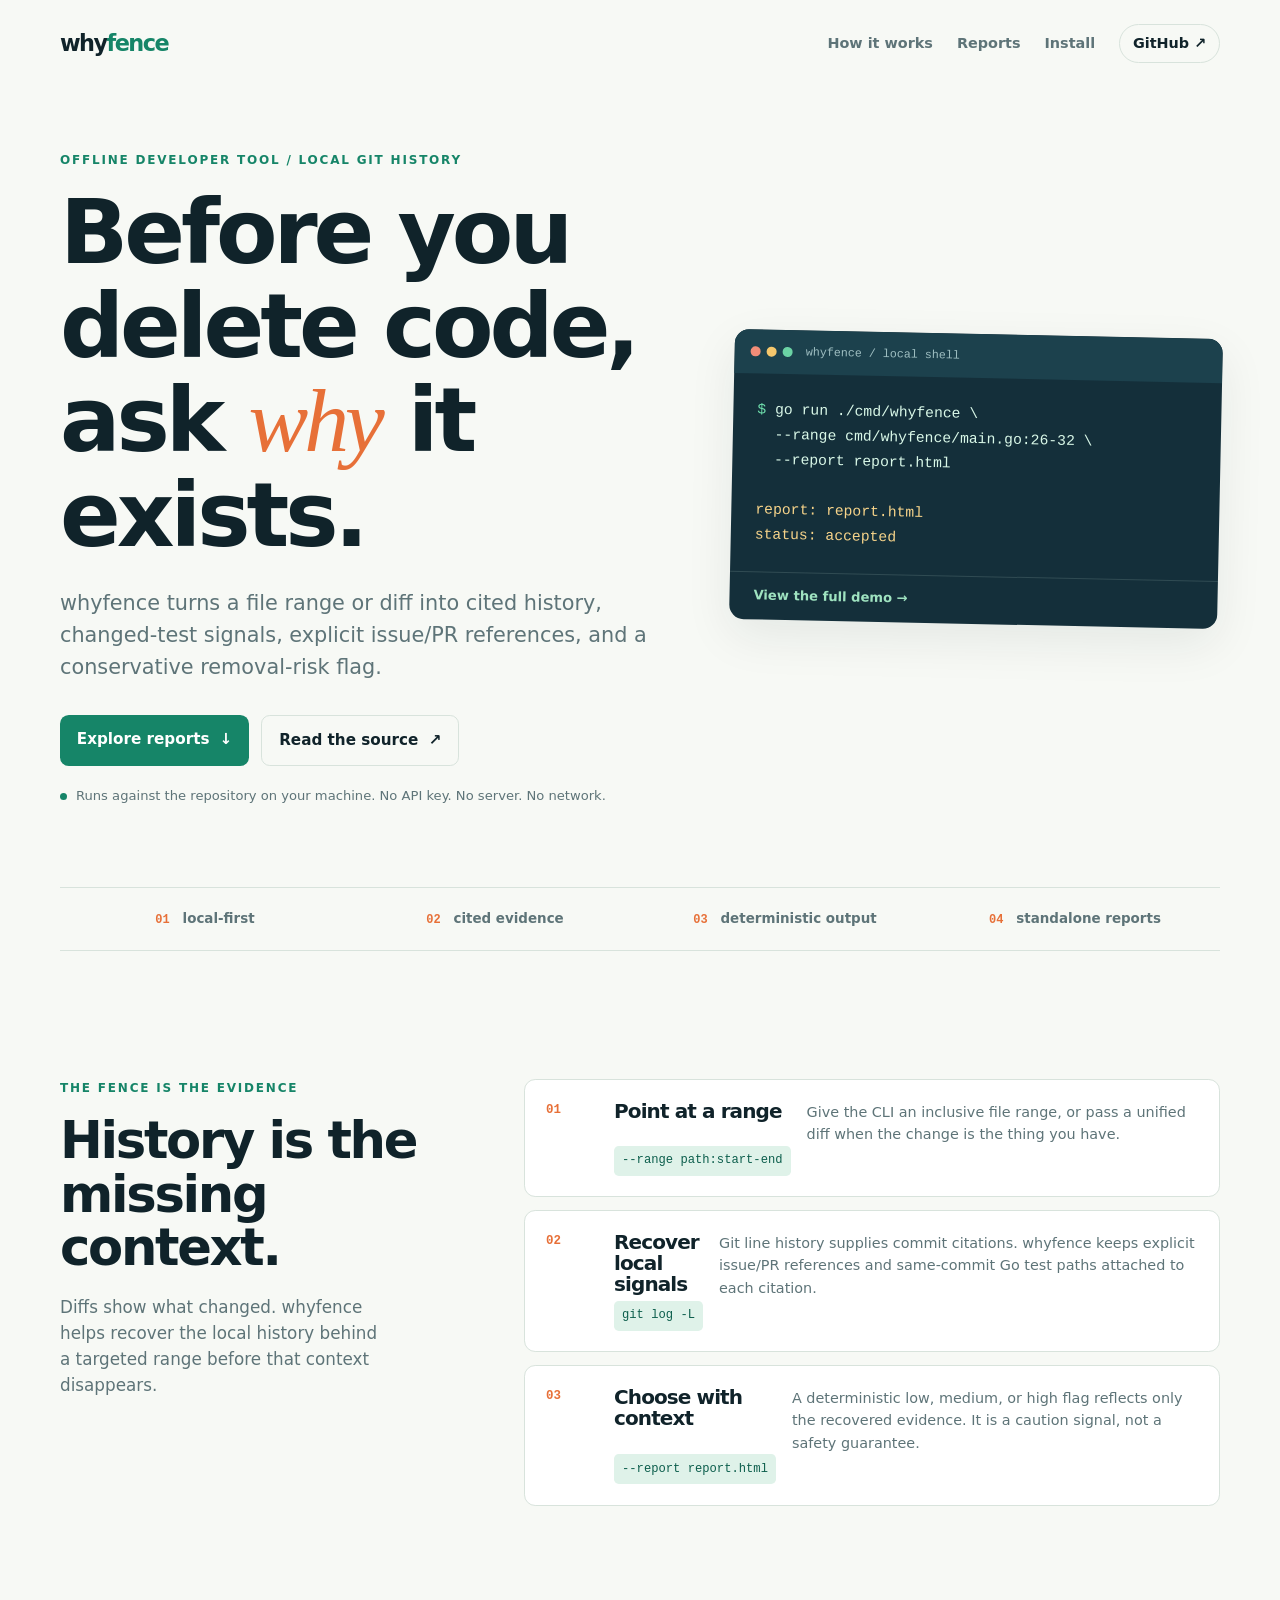
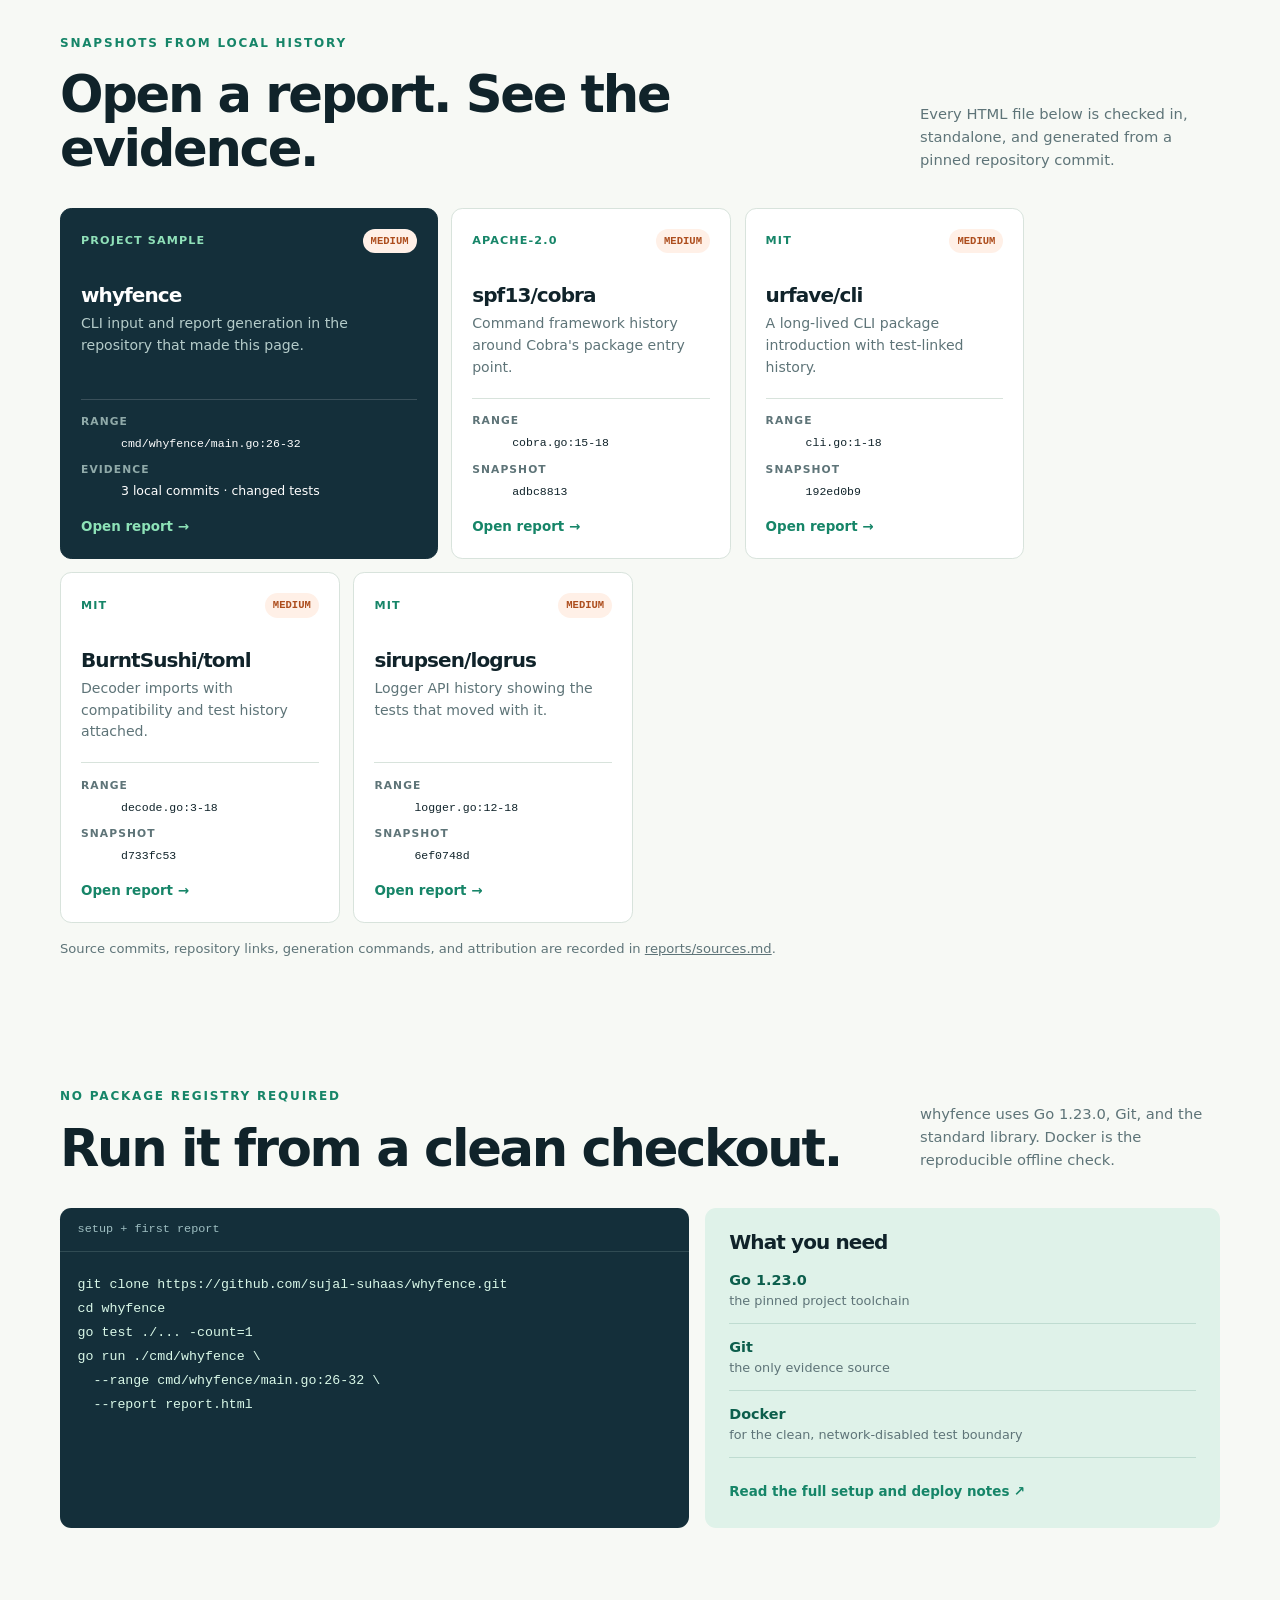
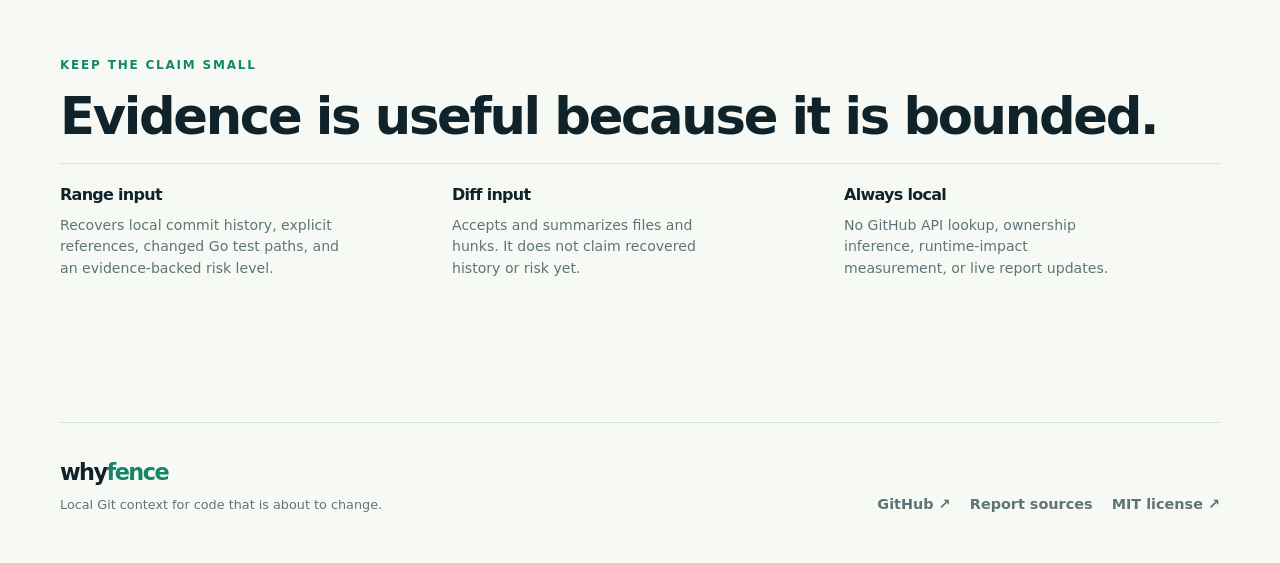
==== site/index.html @ 30dcffb2 "feat: add static GitHub Pages landing page (#20)" ====
<!doctype html>
<html lang="en">
<head>
  <meta charset="utf-8">
  <meta name="viewport" content="width=device-width, initial-scale=1">
  <meta name="description" content="whyfence uses local Git history to explain why code exists before it is deleted or rewritten.">
  <title>whyfence — ask why before you delete</title>
  <link rel="stylesheet" href="styles.css">
</head>
<body>
  <header class="site-header">
    <a class="brand" href="#top" aria-label="whyfence home">why<span>fence</span></a>
    <nav aria-label="Primary navigation">
      <a href="#how-it-works">How it works</a>
      <a href="#reports">Reports</a>
      <a href="#install">Install</a>
      <a class="nav-source" href="https://github.com/sujal-suhaas/whyfence">GitHub <span aria-hidden="true">↗</span></a>
    </nav>
  </header>

  <main id="top">
    <section class="hero" aria-labelledby="hero-title">
      <div class="hero-copy">
        <p class="eyebrow">offline developer tool / local Git history</p>
        <h1 id="hero-title">Before you delete code, ask <em>why</em> it exists.</h1>
        <p class="hero-lede">whyfence turns a file range or diff into cited history, changed-test signals, explicit issue/PR references, and a conservative removal-risk flag.</p>
        <div class="actions">
          <a class="button button-primary" href="#reports">Explore reports <span aria-hidden="true">↓</span></a>
          <a class="button button-quiet" href="https://github.com/sujal-suhaas/whyfence">Read the source <span aria-hidden="true">↗</span></a>
        </div>
        <p class="hero-note"><span class="dot"></span> Runs against the repository on your machine. No API key. No server. No network.</p>
      </div>
      <div class="terminal-card" aria-label="whyfence terminal demo">
        <div class="terminal-top"><span class="terminal-light light-red"></span><span class="terminal-light light-yellow"></span><span class="terminal-light light-green"></span><span class="terminal-title">whyfence / local shell</span></div>
        <pre><code><span class="prompt">$</span> go run ./cmd/whyfence \
  --range cmd/whyfence/main.go:26-32 \
  --report report.html

<span class="output">report: report.html
status: accepted</span></code></pre>
        <a class="terminal-link" href="demo/terminal.txt">View the full demo <span aria-hidden="true">→</span></a>
      </div>
    </section>

    <section class="signal-strip" aria-label="whyfence properties">
      <div><strong>01</strong><span>local-first</span></div>
      <div><strong>02</strong><span>cited evidence</span></div>
      <div><strong>03</strong><span>deterministic output</span></div>
      <div><strong>04</strong><span>standalone reports</span></div>
    </section>

    <section class="section split-section" id="how-it-works" aria-labelledby="how-title">
      <div class="section-intro">
        <p class="eyebrow">The fence is the evidence</p>
        <h2 id="how-title">History is the missing context.</h2>
        <p>Diffs show what changed. whyfence helps recover the local history behind a targeted range before that context disappears.</p>
      </div>
      <div class="steps">
        <article class="step-card">
          <span class="step-number">01</span>
          <h3>Point at a range</h3>
          <p>Give the CLI an inclusive file range, or pass a unified diff when the change is the thing you have.</p>
          <code>--range path:start-end</code>
        </article>
        <article class="step-card">
          <span class="step-number">02</span>
          <h3>Recover local signals</h3>
          <p>Git line history supplies commit citations. whyfence keeps explicit issue/PR references and same-commit Go test paths attached to each citation.</p>
          <code>git log -L</code>
        </article>
        <article class="step-card">
          <span class="step-number">03</span>
          <h3>Choose with context</h3>
          <p>A deterministic low, medium, or high flag reflects only the recovered evidence. It is a caution signal, not a safety guarantee.</p>
          <code>--report report.html</code>
        </article>
      </div>
    </section>

    <section class="section report-section" id="reports" aria-labelledby="reports-title">
      <div class="section-heading">
        <div>
          <p class="eyebrow">Snapshots from local history</p>
          <h2 id="reports-title">Open a report. See the evidence.</h2>
        </div>
        <p class="section-aside">Every HTML file below is checked in, standalone, and generated from a pinned repository commit.</p>
      </div>
      <div class="report-grid">
        <article class="report-card report-card-featured">
          <div class="card-top"><span class="card-label">Project sample</span><span class="risk risk-medium">medium</span></div>
          <h3>whyfence</h3>
          <p>CLI input and report generation in the repository that made this page.</p>
          <dl class="card-meta"><div><dt>range</dt><dd><code>cmd/whyfence/main.go:26-32</code></dd></div><div><dt>evidence</dt><dd>3 local commits · changed tests</dd></div></dl>
          <a class="card-link" href="reports/whyfence.html">Open report <span aria-hidden="true">→</span></a>
        </article>
        <article class="report-card">
          <div class="card-top"><span class="card-label">Apache-2.0</span><span class="risk risk-medium">medium</span></div>
          <h3>spf13/cobra</h3>
          <p>Command framework history around Cobra's package entry point.</p>
          <dl class="card-meta"><div><dt>range</dt><dd><code>cobra.go:15-18</code></dd></div><div><dt>snapshot</dt><dd><code>adbc8813</code></dd></div></dl>
          <a class="card-link" href="reports/cobra.html">Open report <span aria-hidden="true">→</span></a>
        </article>
        <article class="report-card">
          <div class="card-top"><span class="card-label">MIT</span><span class="risk risk-medium">medium</span></div>
          <h3>urfave/cli</h3>
          <p>A long-lived CLI package introduction with test-linked history.</p>
          <dl class="card-meta"><div><dt>range</dt><dd><code>cli.go:1-18</code></dd></div><div><dt>snapshot</dt><dd><code>192ed0b9</code></dd></div></dl>
          <a class="card-link" href="reports/urfave-cli.html">Open report <span aria-hidden="true">→</span></a>
        </article>
        <article class="report-card">
          <div class="card-top"><span class="card-label">MIT</span><span class="risk risk-medium">medium</span></div>
          <h3>BurntSushi/toml</h3>
          <p>Decoder imports with compatibility and test history attached.</p>
          <dl class="card-meta"><div><dt>range</dt><dd><code>decode.go:3-18</code></dd></div><div><dt>snapshot</dt><dd><code>d733fc53</code></dd></div></dl>
          <a class="card-link" href="reports/burntsushi-toml.html">Open report <span aria-hidden="true">→</span></a>
        </article>
        <article class="report-card">
          <div class="card-top"><span class="card-label">MIT</span><span class="risk risk-medium">medium</span></div>
          <h3>sirupsen/logrus</h3>
          <p>Logger API history showing the tests that moved with it.</p>
          <dl class="card-meta"><div><dt>range</dt><dd><code>logger.go:12-18</code></dd></div><div><dt>snapshot</dt><dd><code>6ef0748d</code></dd></div></dl>
          <a class="card-link" href="reports/logrus.html">Open report <span aria-hidden="true">→</span></a>
        </article>
      </div>
      <p class="provenance-note">Source commits, repository links, generation commands, and attribution are recorded in <a href="reports/sources.md">reports/sources.md</a>.</p>
    </section>

    <section class="section install-section" id="install" aria-labelledby="install-title">
      <div class="section-heading">
        <div>
          <p class="eyebrow">No package registry required</p>
          <h2 id="install-title">Run it from a clean checkout.</h2>
        </div>
        <p class="section-aside">whyfence uses Go 1.23.0, Git, and the standard library. Docker is the reproducible offline check.</p>
      </div>
      <div class="install-grid">
        <div class="code-panel">
          <div class="code-panel-title">setup + first report</div>
          <pre><code>git clone https://github.com/sujal-suhaas/whyfence.git
cd whyfence
go test ./... -count=1
go run ./cmd/whyfence \
  --range cmd/whyfence/main.go:26-32 \
  --report report.html</code></pre>
        </div>
        <div class="install-copy">
          <h3>What you need</h3>
          <ul class="check-list">
            <li><strong>Go 1.23.0</strong><span>the pinned project toolchain</span></li>
            <li><strong>Git</strong><span>the only evidence source</span></li>
            <li><strong>Docker</strong><span>for the clean, network-disabled test boundary</span></li>
          </ul>
          <a class="text-link" href="https://github.com/sujal-suhaas/whyfence/blob/main/README.md">Read the full setup and deploy notes <span aria-hidden="true">↗</span></a>
        </div>
      </div>
    </section>

    <section class="section boundary-section" aria-labelledby="boundary-title">
      <p class="eyebrow">Keep the claim small</p>
      <h2 id="boundary-title">Evidence is useful because it is bounded.</h2>
      <div class="boundary-grid">
        <div><h3>Range input</h3><p>Recovers local commit history, explicit references, changed Go test paths, and an evidence-backed risk level.</p></div>
        <div><h3>Diff input</h3><p>Accepts and summarizes files and hunks. It does not claim recovered history or risk yet.</p></div>
        <div><h3>Always local</h3><p>No GitHub API lookup, ownership inference, runtime-impact measurement, or live report updates.</p></div>
      </div>
    </section>
  </main>

  <footer class="site-footer">
    <div><a class="brand" href="#top">why<span>fence</span></a><p>Local Git context for code that is about to change.</p></div>
    <div class="footer-links"><a href="https://github.com/sujal-suhaas/whyfence">GitHub <span aria-hidden="true">↗</span></a><a href="reports/sources.md">Report sources</a><a href="https://github.com/sujal-suhaas/whyfence/blob/main/LICENSE">MIT license <span aria-hidden="true">↗</span></a></div>
  </footer>
</body>
</html>
---- site/styles.css ----
:root {
  --ink: #10232a;
  --muted: #5e7478;
  --paper: #f7f9f5;
  --panel: #ffffff;
  --line: #d8e3dc;
  --green: #168568;
  --green-dark: #0c5e4c;
  --mint: #dff2e9;
  --orange: #e77038;
  --orange-soft: #fff0e7;
  --navy: #142f3a;
  --shadow: 0 1rem 3rem rgba(16, 35, 42, 0.08);
  color: var(--ink);
  background: var(--paper);
  font-family: Inter, ui-sans-serif, system-ui, -apple-system, BlinkMacSystemFont, "Segoe UI", sans-serif;
  font-synthesis: none;
  line-height: 1.55;
}

* { box-sizing: border-box; }

html { scroll-behavior: smooth; }

body { margin: 0; min-width: 320px; }

a { color: inherit; }

a:focus-visible, button:focus-visible { outline: 3px solid var(--orange); outline-offset: 4px; }

.site-header, main, .site-footer { width: min(1160px, calc(100% - 3rem)); margin: 0 auto; }

.site-header { align-items: center; display: flex; justify-content: space-between; padding: 1.5rem 0; }

.brand { color: var(--ink); font-size: 1.4rem; font-weight: 850; letter-spacing: -0.07em; text-decoration: none; }

.brand span { color: var(--green); }

nav { align-items: center; display: flex; gap: 1.5rem; }

nav a, .footer-links a { color: var(--muted); font-size: 0.9rem; font-weight: 650; text-decoration: none; }

nav a:hover, .footer-links a:hover, .text-link:hover, .card-link:hover { color: var(--green-dark); }

.nav-source { border: 1px solid var(--line); border-radius: 999px; color: var(--ink); padding: 0.45rem 0.8rem; }

.hero { align-items: center; display: grid; gap: clamp(2rem, 6vw, 5rem); grid-template-columns: minmax(0, 1fr) minmax(320px, 0.82fr); min-height: 620px; padding: 4rem 0 5rem; }

.eyebrow { color: var(--green); font-size: 0.75rem; font-weight: 800; letter-spacing: 0.15em; margin: 0 0 1rem; text-transform: uppercase; }

h1, h2, h3, p { margin-top: 0; }

h1, h2, h3 { letter-spacing: -0.045em; line-height: 1.05; }

h1 { font-size: clamp(3.2rem, 7vw, 6.4rem); margin-bottom: 1.5rem; max-width: 750px; }

h1 em { color: var(--orange); font-family: Georgia, "Times New Roman", serif; font-weight: 500; }

h2 { font-size: clamp(2.1rem, 4vw, 3.7rem); margin-bottom: 1.2rem; }

h3 { font-size: 1.25rem; margin-bottom: 0.7rem; }

.hero-lede { color: var(--muted); font-size: clamp(1.1rem, 2vw, 1.3rem); max-width: 650px; }

.actions { display: flex; flex-wrap: wrap; gap: 0.75rem; margin: 2rem 0 1.25rem; }

.button { border-radius: 0.55rem; display: inline-flex; font-size: 0.95rem; font-weight: 750; gap: 0.65rem; padding: 0.8rem 1.05rem; text-decoration: none; }

.button-primary { background: var(--green); color: #fff; }

.button-primary:hover { background: var(--green-dark); }

.button-quiet { border: 1px solid var(--line); color: var(--ink); }

.button-quiet:hover { border-color: var(--green); color: var(--green-dark); }

.hero-note { align-items: center; color: var(--muted); display: flex; font-size: 0.82rem; gap: 0.55rem; margin-bottom: 0; }

.dot { background: var(--green); border-radius: 50%; display: inline-block; height: 0.45rem; width: 0.45rem; }

.terminal-card { background: var(--navy); border-radius: 0.9rem; box-shadow: var(--shadow); color: #d9f8e8; overflow: hidden; transform: rotate(1.2deg); }

.terminal-top { align-items: center; background: #1c414d; display: flex; gap: 0.4rem; padding: 0.8rem 1rem; }

.terminal-light { border-radius: 50%; height: 0.6rem; width: 0.6rem; }

.light-red { background: #f28d78; }
.light-yellow { background: #f5c76c; }
.light-green { background: #6bd2a4; }

.terminal-title { color: #9fbfc2; font-family: ui-monospace, SFMono-Regular, Menlo, monospace; font-size: 0.73rem; margin-left: 0.45rem; }

.terminal-card pre { font-size: clamp(0.72rem, 1.4vw, 0.92rem); line-height: 1.7; margin: 0; overflow-x: auto; padding: 1.5rem; }

.terminal-card code, .code-panel code { font-family: ui-monospace, SFMono-Regular, Menlo, Consolas, monospace; }

.prompt { color: #6fe0ad; }

.output { color: #f7d48a; }

.terminal-link { border-top: 1px solid rgba(217, 248, 232, 0.14); color: #9fe3c0; display: block; font-size: 0.82rem; font-weight: 700; padding: 0.85rem 1.5rem; text-decoration: none; }

.terminal-link:hover { background: rgba(255, 255, 255, 0.05); }

.signal-strip { border-bottom: 1px solid var(--line); border-top: 1px solid var(--line); display: grid; grid-template-columns: repeat(4, 1fr); padding: 1.3rem 0; }

.signal-strip div { align-items: baseline; display: flex; gap: 0.8rem; justify-content: center; }

.signal-strip strong { color: var(--orange); font-family: ui-monospace, SFMono-Regular, Menlo, monospace; font-size: 0.75rem; }

.signal-strip span { color: var(--muted); font-size: 0.84rem; font-weight: 750; }

.section { padding: 8rem 0 0; }

.split-section { display: grid; gap: clamp(2.5rem, 7vw, 7rem); grid-template-columns: minmax(220px, 0.7fr) minmax(0, 1.3fr); }

.section-intro p:not(.eyebrow) { color: var(--muted); font-size: 1.05rem; max-width: 330px; }

.steps { display: grid; gap: 0.8rem; }

.step-card { background: var(--panel); border: 1px solid var(--line); border-radius: 0.7rem; display: grid; grid-template-columns: 3.25rem 1fr auto; gap: 0 1rem; padding: 1.3rem; }

.step-number { color: var(--orange); font-family: ui-monospace, SFMono-Regular, Menlo, monospace; font-size: 0.78rem; font-weight: 800; grid-row: span 2; }

.step-card h3 { margin-bottom: 0.35rem; }

.step-card p { color: var(--muted); font-size: 0.9rem; margin-bottom: 0; }

.step-card code { align-self: center; background: var(--mint); border-radius: 0.3rem; color: var(--green-dark); font-size: 0.76rem; padding: 0.35rem 0.5rem; white-space: nowrap; }

.section-heading { align-items: end; display: flex; gap: 2rem; justify-content: space-between; margin-bottom: 2rem; }

.section-heading h2 { margin-bottom: 0; }

.section-aside { color: var(--muted); font-size: 0.92rem; margin-bottom: 0.25rem; max-width: 300px; }

.report-grid { display: grid; gap: 0.85rem; grid-template-columns: repeat(12, 1fr); }

.report-card { background: var(--panel); border: 1px solid var(--line); border-radius: 0.7rem; display: flex; flex-direction: column; grid-column: span 3; min-height: 305px; padding: 1.25rem; }

.report-card-featured { background: var(--navy); border-color: var(--navy); color: #fff; grid-column: span 4; }

.card-top { align-items: center; display: flex; justify-content: space-between; margin-bottom: 2rem; }

.card-label { color: var(--green); font-size: 0.7rem; font-weight: 800; letter-spacing: 0.1em; text-transform: uppercase; }

.report-card-featured .card-label { color: #90e1b9; }

.risk { border-radius: 999px; font-family: ui-monospace, SFMono-Regular, Menlo, monospace; font-size: 0.66rem; font-weight: 800; padding: 0.25rem 0.5rem; text-transform: uppercase; }

.risk-medium { background: var(--orange-soft); color: #ad4d1d; }

.report-card h3 { margin-bottom: 0.45rem; }

.report-card p { color: var(--muted); font-size: 0.88rem; margin-bottom: 1.2rem; }

.report-card-featured p { color: #b5ccca; }

.card-meta { border-top: 1px solid var(--line); display: grid; gap: 0.6rem; margin: auto 0 1rem; padding-top: 0.9rem; }

.report-card-featured .card-meta { border-color: rgba(255, 255, 255, 0.16); }

.card-meta div { display: flex; flex-direction: column; gap: 0.15rem; }

.card-meta dt { color: var(--muted); font-size: 0.67rem; font-weight: 800; letter-spacing: 0.1em; text-transform: uppercase; }

.report-card-featured .card-meta dt { color: #90aaa9; }

.card-meta dd { font-size: 0.78rem; overflow-wrap: anywhere; }

.card-meta code { font-family: ui-monospace, SFMono-Regular, Menlo, monospace; font-size: 0.72rem; }

.card-link, .text-link { color: var(--green); font-size: 0.84rem; font-weight: 800; text-decoration: none; }

.report-card-featured .card-link { color: #8de2b7; }

.provenance-note { color: var(--muted); font-size: 0.82rem; margin: 1rem 0 0; }

.install-section { padding-top: 8rem; }

.install-grid { align-items: stretch; display: grid; gap: 1rem; grid-template-columns: minmax(0, 1.1fr) minmax(260px, 0.9fr); }

.code-panel { background: var(--navy); border-radius: 0.7rem; color: #d9f8e8; overflow: hidden; }

.code-panel-title { border-bottom: 1px solid rgba(217, 248, 232, 0.14); color: #9fbfc2; font-family: ui-monospace, SFMono-Regular, Menlo, monospace; font-size: 0.74rem; padding: 0.8rem 1.1rem; }

.code-panel pre { font-size: 0.83rem; line-height: 1.8; margin: 0; overflow-x: auto; padding: 1.3rem 1.1rem; }

.install-copy { background: var(--mint); border-radius: 0.7rem; padding: 1.5rem; }

.install-copy h3 { margin-bottom: 1rem; }

.check-list { list-style: none; margin: 0 0 1.3rem; padding: 0; }

.check-list li { border-bottom: 1px solid rgba(12, 94, 76, 0.15); display: flex; flex-direction: column; padding: 0.75rem 0; }

.check-list li:first-child { padding-top: 0; }

.check-list strong { color: var(--green-dark); font-size: 0.9rem; }

.check-list span { color: var(--muted); font-size: 0.8rem; }

.boundary-section { padding-bottom: 8rem; }

.boundary-grid { border-top: 1px solid var(--line); display: grid; gap: 1rem; grid-template-columns: repeat(3, 1fr); padding-top: 1.4rem; }

.boundary-grid h3 { font-size: 1rem; }

.boundary-grid p { color: var(--muted); font-size: 0.88rem; max-width: 290px; }

.site-footer { align-items: end; border-top: 1px solid var(--line); display: flex; justify-content: space-between; padding: 2rem 0 3rem; }

.site-footer p { color: var(--muted); font-size: 0.8rem; margin: 0.35rem 0 0; }

.footer-links { display: flex; flex-wrap: wrap; gap: 1.2rem; }

@media (max-width: 880px) {
  .hero, .split-section { grid-template-columns: 1fr; }
  .hero { min-height: auto; padding-top: 3rem; }
  .terminal-card { max-width: 620px; transform: none; }
  .report-card, .report-card-featured { grid-column: span 6; }
}

@media (max-width: 620px) {
  .site-header, main, .site-footer { width: min(100% - 2rem, 1160px); }
  .site-header { align-items: flex-start; gap: 1rem; }
  nav { align-items: flex-end; flex-direction: column; gap: 0.35rem; }
  nav a:not(.nav-source) { display: none; }
  h1 { font-size: clamp(2.9rem, 14vw, 4.6rem); }
  .signal-strip { gap: 1rem; grid-template-columns: repeat(2, 1fr); }
  .signal-strip div { justify-content: flex-start; }
  .section { padding-top: 5rem; }
  .step-card { grid-template-columns: 2.3rem 1fr; }
  .step-card code { grid-column: 2; justify-self: start; margin-top: 0.8rem; }
  .section-heading, .site-footer { align-items: flex-start; flex-direction: column; }
  .report-card, .report-card-featured { grid-column: span 12; }
  .install-grid, .boundary-grid { grid-template-columns: 1fr; }
  .boundary-section { padding-bottom: 5rem; }
}
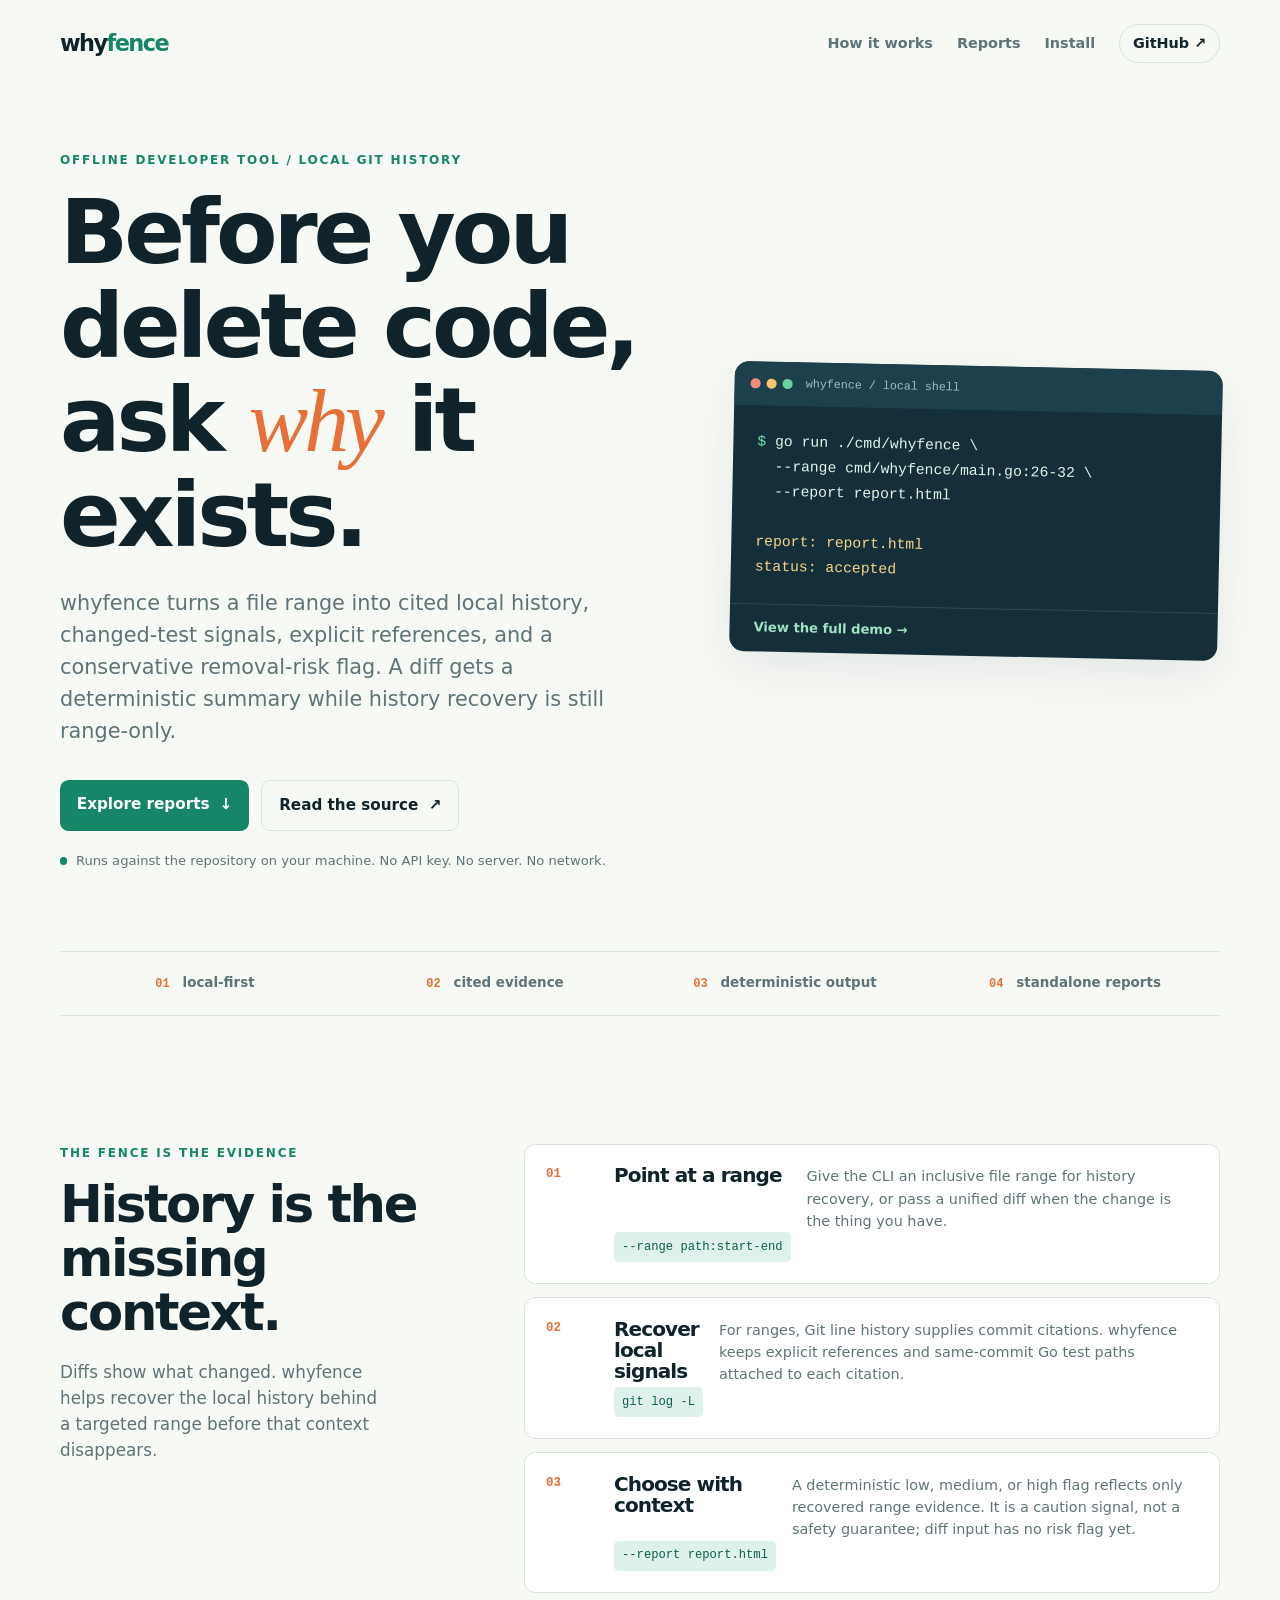
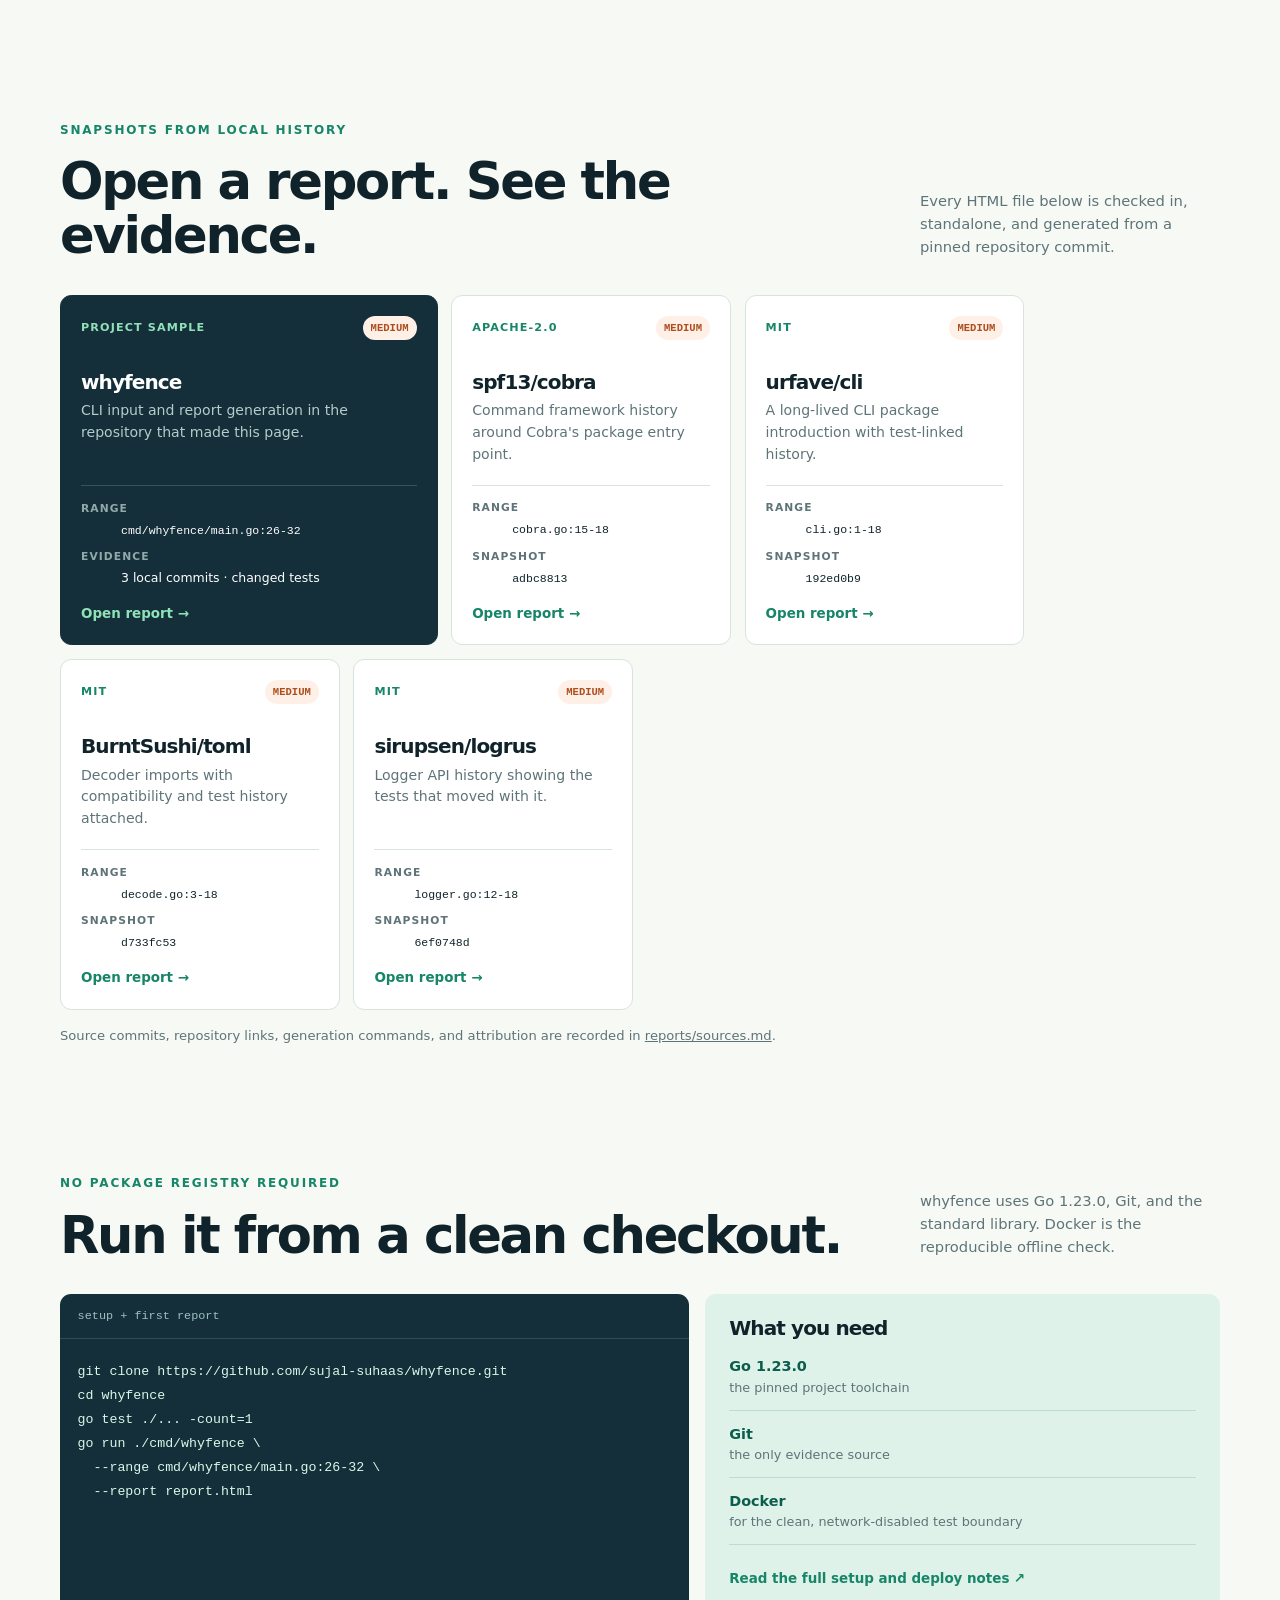
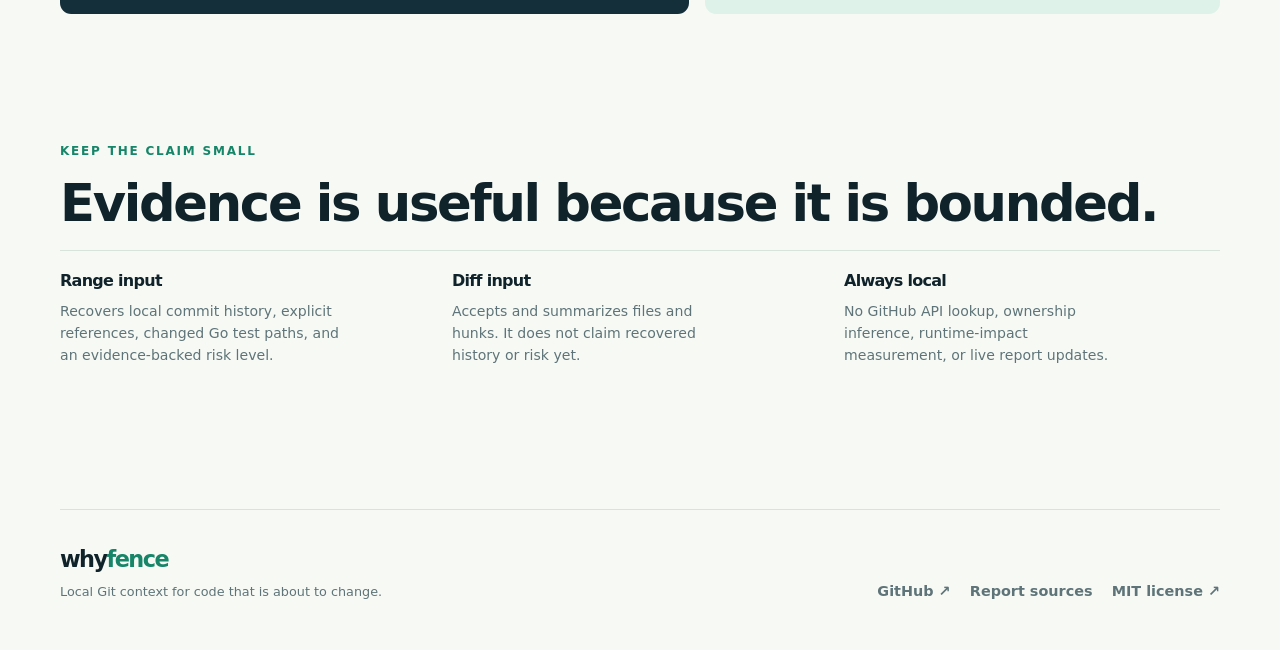
==== commit b723574b: "fix: align docs and add input parser coverage (#24)" ====
--- a/site/index.html
+++ b/site/index.html
@@ -23,7 +23,7 @@
       <div class="hero-copy">
         <p class="eyebrow">offline developer tool / local Git history</p>
         <h1 id="hero-title">Before you delete code, ask <em>why</em> it exists.</h1>
-        <p class="hero-lede">whyfence turns a file range or diff into cited history, changed-test signals, explicit issue/PR references, and a conservative removal-risk flag.</p>
+        <p class="hero-lede">whyfence turns a file range into cited local history, changed-test signals, explicit references, and a conservative removal-risk flag. A diff gets a deterministic summary while history recovery is still range-only.</p>
         <div class="actions">
           <a class="button button-primary" href="#reports">Explore reports <span aria-hidden="true">↓</span></a>
           <a class="button button-quiet" href="https://github.com/sujal-suhaas/whyfence">Read the source <span aria-hidden="true">↗</span></a>
@@ -59,19 +59,19 @@
         <article class="step-card">
           <span class="step-number">01</span>
           <h3>Point at a range</h3>
-          <p>Give the CLI an inclusive file range, or pass a unified diff when the change is the thing you have.</p>
+          <p>Give the CLI an inclusive file range for history recovery, or pass a unified diff when the change is the thing you have.</p>
           <code>--range path:start-end</code>
         </article>
         <article class="step-card">
           <span class="step-number">02</span>
           <h3>Recover local signals</h3>
-          <p>Git line history supplies commit citations. whyfence keeps explicit issue/PR references and same-commit Go test paths attached to each citation.</p>
+          <p>For ranges, Git line history supplies commit citations. whyfence keeps explicit references and same-commit Go test paths attached to each citation.</p>
           <code>git log -L</code>
         </article>
         <article class="step-card">
           <span class="step-number">03</span>
           <h3>Choose with context</h3>
-          <p>A deterministic low, medium, or high flag reflects only the recovered evidence. It is a caution signal, not a safety guarantee.</p>
+          <p>A deterministic low, medium, or high flag reflects only recovered range evidence. It is a caution signal, not a safety guarantee; diff input has no risk flag yet.</p>
           <code>--report report.html</code>
         </article>
       </div>
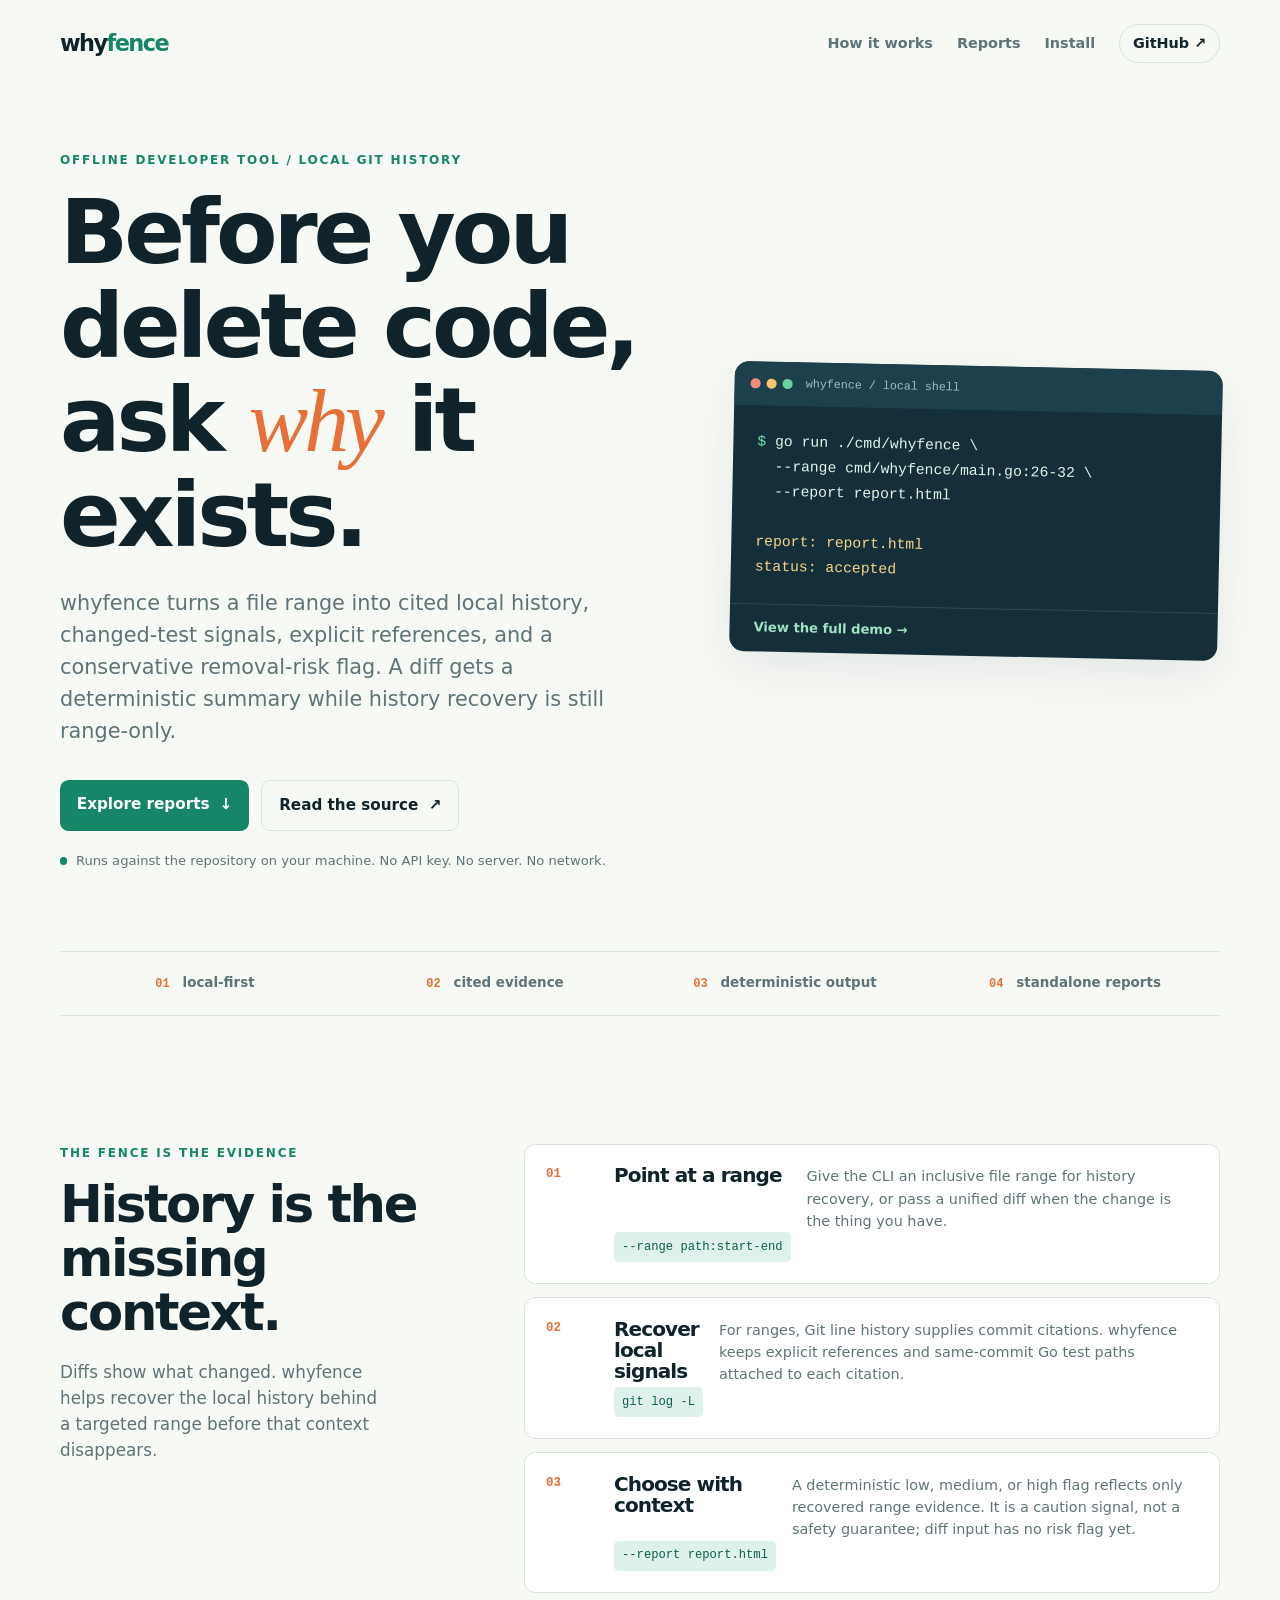
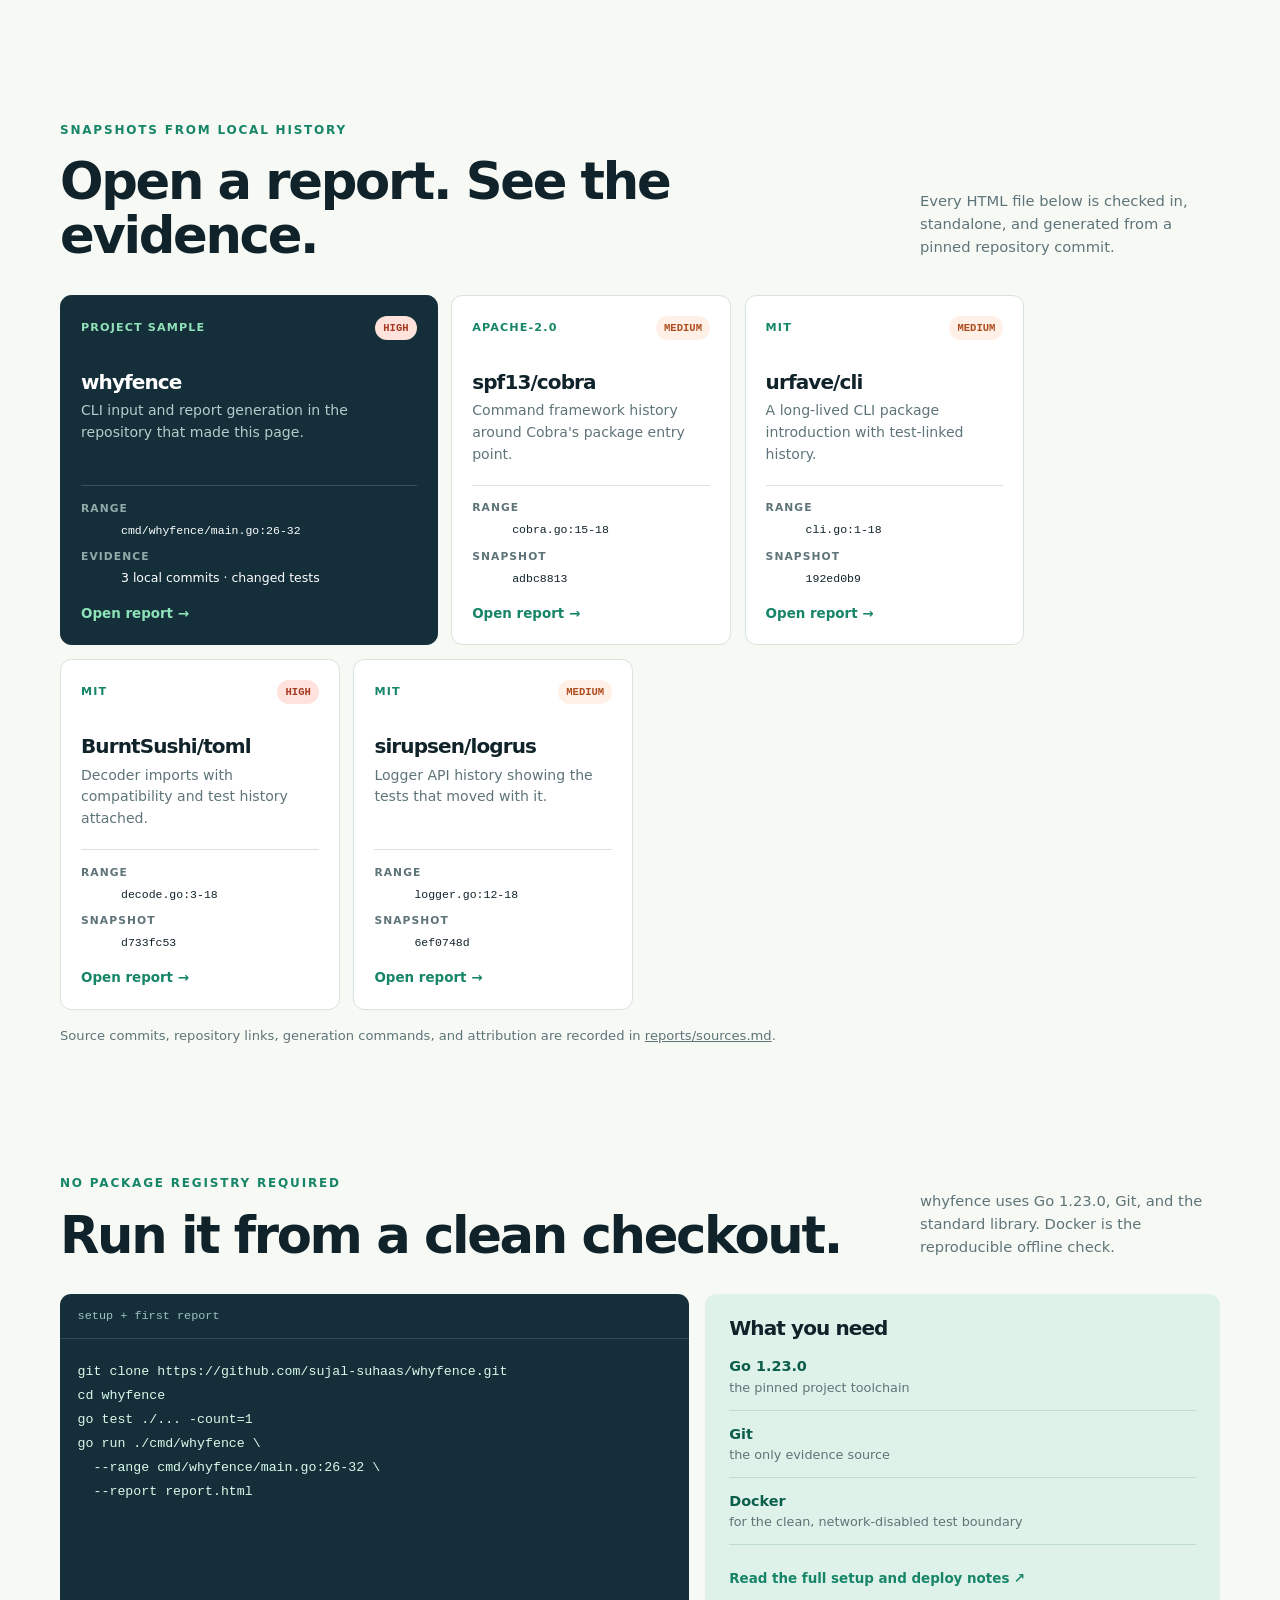
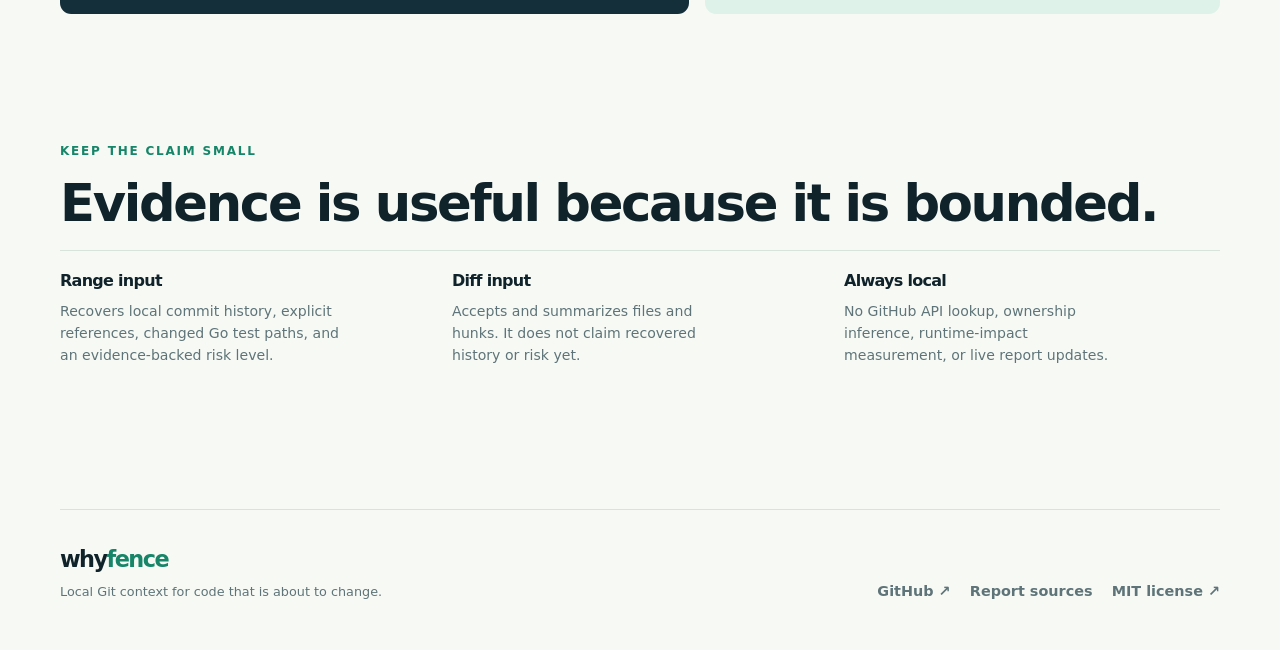
==== commit 640fdd10: "feat: preserve unclassified squash references (#25)" ====
--- a/site/index.html
+++ b/site/index.html
@@ -87,7 +87,7 @@
       </div>
       <div class="report-grid">
         <article class="report-card report-card-featured">
-          <div class="card-top"><span class="card-label">Project sample</span><span class="risk risk-medium">medium</span></div>
+          <div class="card-top"><span class="card-label">Project sample</span><span class="risk risk-high">high</span></div>
           <h3>whyfence</h3>
           <p>CLI input and report generation in the repository that made this page.</p>
           <dl class="card-meta"><div><dt>range</dt><dd><code>cmd/whyfence/main.go:26-32</code></dd></div><div><dt>evidence</dt><dd>3 local commits · changed tests</dd></div></dl>
@@ -108,7 +108,7 @@
           <a class="card-link" href="reports/urfave-cli.html">Open report <span aria-hidden="true">→</span></a>
         </article>
         <article class="report-card">
-          <div class="card-top"><span class="card-label">MIT</span><span class="risk risk-medium">medium</span></div>
+          <div class="card-top"><span class="card-label">MIT</span><span class="risk risk-high">high</span></div>
           <h3>BurntSushi/toml</h3>
           <p>Decoder imports with compatibility and test history attached.</p>
           <dl class="card-meta"><div><dt>range</dt><dd><code>decode.go:3-18</code></dd></div><div><dt>snapshot</dt><dd><code>d733fc53</code></dd></div></dl>
--- a/site/styles.css
+++ b/site/styles.css
@@ -150,6 +150,8 @@
 
 .risk-medium { background: var(--orange-soft); color: #ad4d1d; }
 
+.risk-high { background: #ffe2dc; color: #a63b22; }
+
 .report-card h3 { margin-bottom: 0.45rem; }
 
 .report-card p { color: var(--muted); font-size: 0.88rem; margin-bottom: 1.2rem; }
